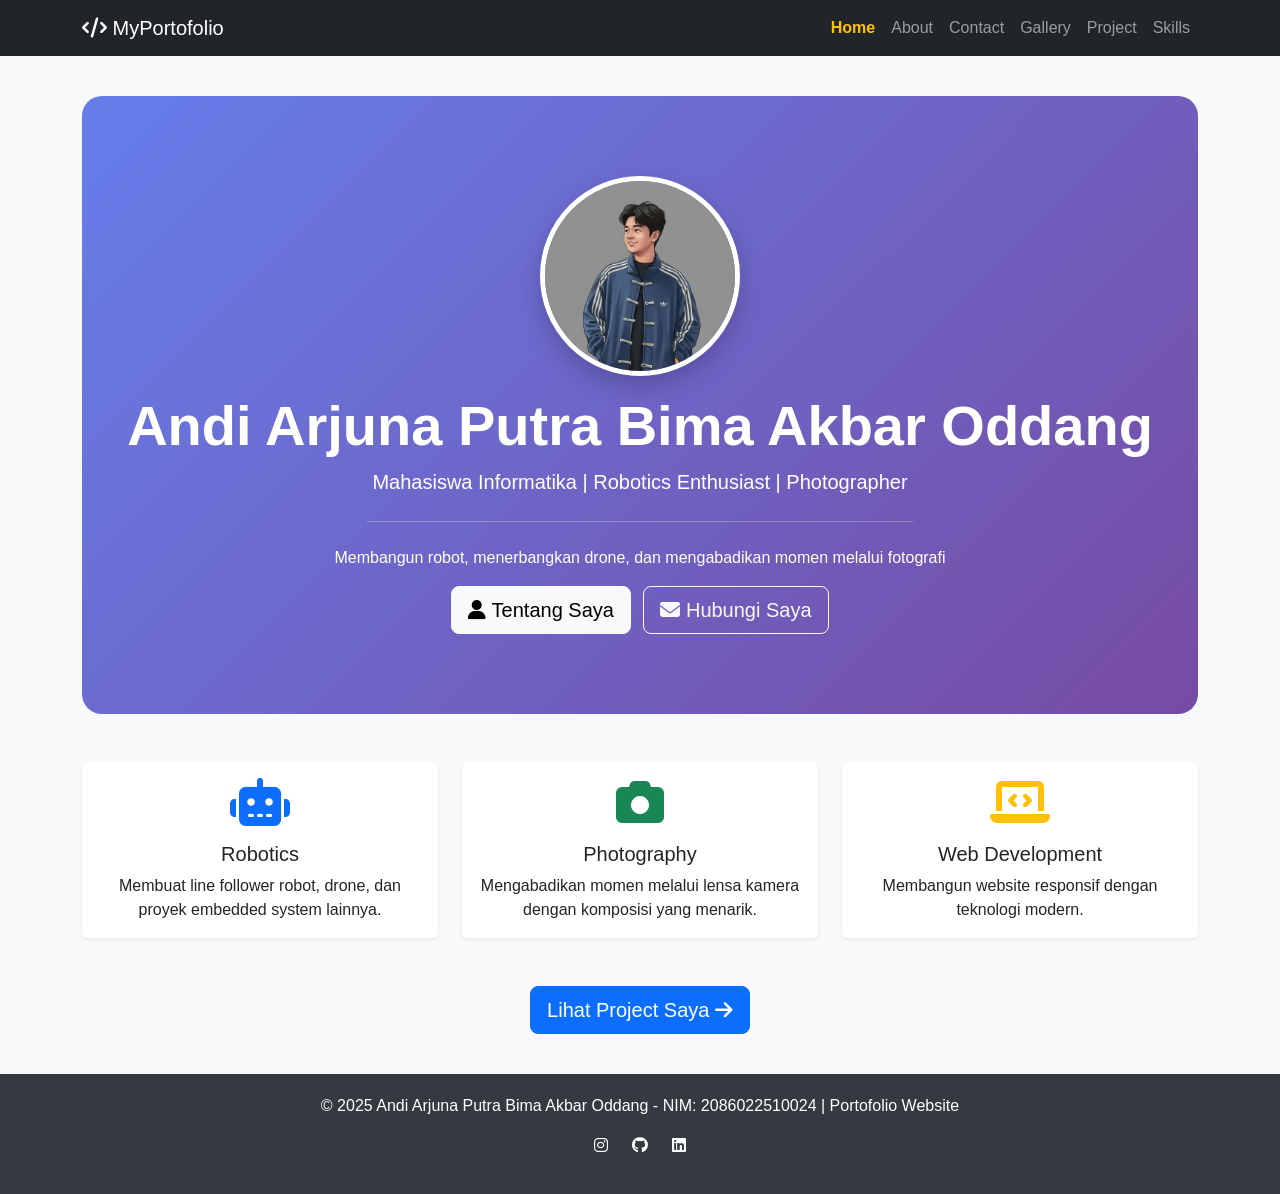
==== index.html @ e1450040 "kumpul" ====
<!DOCTYPE html>
<html lang="id">
<head>
    <meta charset="UTF-8">
    <meta name="viewport" content="width=device-width, initial-scale=1.0">
    <title>Home - Portofolio Andi Arjuna Putra Bima Akbar Oddang</title>
    
    <!-- Bootstrap CSS -->
    <link href="https://cdn.jsdelivr.net/npm/bootstrap@5.3.0/dist/css/bootstrap.min.css" rel="stylesheet">
    <!-- Custom CSS -->
    <link rel="stylesheet" href="css/style.css">
    <!-- Font Awesome -->
    <link rel="stylesheet" href="https://cdnjs.cloudflare.com/ajax/libs/font-awesome/6.4.0/css/all.min.css">
</head>
<body>

    <!-- NAVBAR -->
    <nav class="navbar navbar-expand-lg navbar-dark bg-dark sticky-top">
        <div class="container">
            <a class="navbar-brand" href="index.html">
                <i class="fas fa-code"></i> MyPortofolio
            </a>
            <button class="navbar-toggler" type="button" data-bs-toggle="collapse" data-bs-target="#navbarNav">
                <span class="navbar-toggler-icon"></span>
            </button>
            <div class="collapse navbar-collapse" id="navbarNav">
                <ul class="navbar-nav ms-auto">
                    <li class="nav-item"><a class="nav-link" href="index.html">Home</a></li>
                    <li class="nav-item"><a class="nav-link" href="about.html">About</a></li>
                    <li class="nav-item"><a class="nav-link" href="contact.html">Contact</a></li>
                    <li class="nav-item"><a class="nav-link" href="gallery.html">Gallery</a></li>
                    <li class="nav-item"><a class="nav-link" href="project.html">Project</a></li>
                    <li class="nav-item"><a class="nav-link" href="skills.html">Skills</a></li>
                </ul>
            </div>
        </div>
    </nav>

    <!-- MAIN CONTENT -->
    <main>
        <div class="container">
            <!-- Hero Section -->
            <div class="hero text-center">
                <div class="container">
                    <img src="img/profile.png" alt="Profile" class="profile-img mb-3">
                    <h1 class="display-4 fw-bold">Andi Arjuna Putra Bima Akbar Oddang</h1>
                    <p class="lead">Mahasiswa Informatika | Robotics Enthusiast | Photographer</p>
                    <hr class="my-4 w-50 mx-auto">
                    <p>Membangun robot, menerbangkan drone, dan mengabadikan momen melalui fotografi</p>
                    <a href="about.html" class="btn btn-light btn-lg me-2">
                        <i class="fas fa-user"></i> Tentang Saya
                    </a>
                    <a href="contact.html" class="btn btn-outline-light btn-lg">
                        <i class="fas fa-envelope"></i> Hubungi Saya
                    </a>
                </div>
            </div>

            <!-- 3 Kompetensi Utama -->
            <div class="row mt-5 text-center">
                <div class="col-md-4 mb-4">
                    <div class="card h-100 border-0 shadow-sm">
                        <div class="card-body">
                            <i class="fas fa-robot fa-3x text-primary mb-3"></i>
                            <h5 class="card-title">Robotics</h5>
                            <p class="card-text">Membuat line follower robot, drone, dan proyek embedded system lainnya.</p>
                        </div>
                    </div>
                </div>
                <div class="col-md-4 mb-4">
                    <div class="card h-100 border-0 shadow-sm">
                        <div class="card-body">
                            <i class="fas fa-camera fa-3x text-success mb-3"></i>
                            <h5 class="card-title">Photography</h5>
                            <p class="card-text">Mengabadikan momen melalui lensa kamera dengan komposisi yang menarik.</p>
                        </div>
                    </div>
                </div>
                <div class="col-md-4 mb-4">
                    <div class="card h-100 border-0 shadow-sm">
                        <div class="card-body">
                            <i class="fas fa-laptop-code fa-3x text-warning mb-3"></i>
                            <h5 class="card-title">Web Development</h5>
                            <p class="card-text">Membangun website responsif dengan teknologi modern.</p>
                        </div>
                    </div>
                </div>
            </div>

            <!-- Tombol ke Project -->
            <div class="text-center mt-4">
                <a href="project.html" class="btn btn-primary btn-lg">
                    Lihat Project Saya <i class="fas fa-arrow-right"></i>
                </a>
            </div>
        </div>
    </main>

    <!-- FOOTER -->
    <footer class="text-center">
        <div class="container">
            <p>&copy; 2025 Andi Arjuna Putra Bima Akbar Oddang - NIM: 2086022510024 | Portofolio Website</p>
            <p>
                <a href="#"><i class="fab fa-instagram"></i></a>
                <a href="#"><i class="fab fa-github"></i></a>
                <a href="#"><i class="fab fa-linkedin"></i></a>
            </p>
        </div>
    </footer>

    <!-- Bootstrap JS -->
    <script src="https://cdn.jsdelivr.net/npm/bootstrap@5.3.0/dist/js/bootstrap.bundle.min.js"></script>
    <!-- Custom JS -->
    <script src="js/script.js"></script>
</body>
</html>
---- css/style.css ----
/* css/style.css */
* {
    margin: 0;
    padding: 0;
    box-sizing: border-box;
}

body {
    font-family: 'Segoe UI', Tahoma, Geneva, Verdana, sans-serif;
    background-color: #f8f9fa;
    min-height: 100vh;
    display: flex;
    flex-direction: column;
}

/* Konten utama */
main {
    flex: 1;
    padding: 40px 0;
}

/* Hero Section */
.hero {
    background: linear-gradient(135deg, #667eea 0%, #764ba2 100%);
    color: white;
    padding: 80px 0;
    border-radius: 20px;
    margin-bottom: 30px;
}

.profile-img {
    width: 200px;
    height: 200px;
    object-fit: cover;
    border-radius: 50%;
    border: 5px solid white;
    box-shadow: 0 10px 25px rgba(0,0,0,0.2);
}

/* Gallery Hover Effect */
.gallery-card {
    overflow: hidden;
    border-radius: 10px;
    transition: transform 0.3s ease;
    cursor: pointer;
}

.gallery-card:hover {
    transform: scale(1.05);
}

.gallery-card img {
    transition: transform 0.3s ease;
    height: 200px;
    object-fit: cover;
    width: 100%;
}

/* Card Project */
.project-card {
    transition: all 0.3s ease;
    margin-bottom: 20px;
}

.project-card:hover {
    transform: translateY(-10px);
    box-shadow: 0 15px 30px rgba(0,0,0,0.1);
}

.project-card img {
    height: 200px;
    object-fit: cover;
}

/* Skills Progress Bar */
.skill-item {
    margin-bottom: 25px;
}

.skill-item h5 {
    margin-bottom: 8px;
    font-weight: 600;
}

.progress {
    height: 25px;
    border-radius: 10px;
}

.progress-bar {
    border-radius: 10px;
    font-weight: 500;
    line-height: 25px;
}

/* Footer */
footer {
    background-color: #343a40;
    color: white;
    padding: 20px 0;
    margin-top: auto;
}

footer a {
    color: white;
    text-decoration: none;
    margin: 0 10px;
}

footer a:hover {
    color: #ddd;
}

/* About Section */
.about-img {
    border-radius: 20px;
    box-shadow: 0 5px 15px rgba(0,0,0,0.1);
}

/* Contact Form */
.contact-form {
    background: white;
    padding: 30px;
    border-radius: 15px;
    box-shadow: 0 5px 20px rgba(0,0,0,0.1);
}

/* Responsive */
@media (max-width: 768px) {
    .hero {
        padding: 50px 0;
    }
    
    .profile-img {
        width: 150px;
        height: 150px;
    }
    
    main {
        padding: 20px 0;
    }
}

/* Navbar active */
.navbar-nav .nav-link.active {
    font-weight: bold;
    color: #ffc107 !important;
}
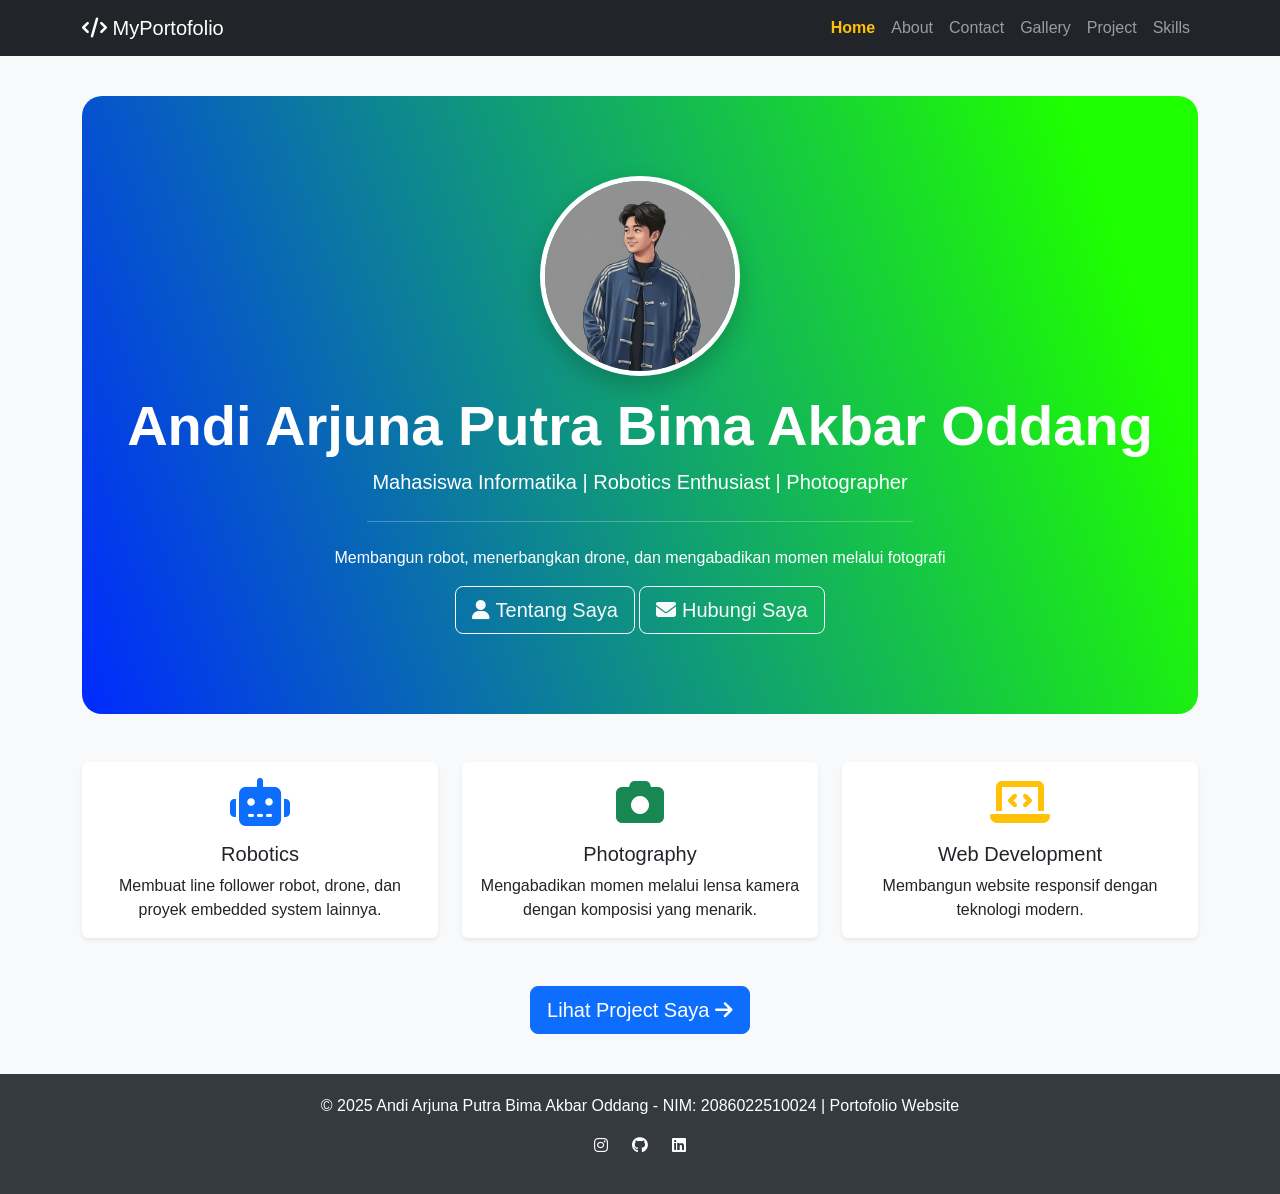
==== commit 61a4e006: "baru lagi" ====
--- a/index.html
+++ b/index.html
@@ -47,7 +47,7 @@
                     <p class="lead">Mahasiswa Informatika | Robotics Enthusiast | Photographer</p>
                     <hr class="my-4 w-50 mx-auto">
                     <p>Membangun robot, menerbangkan drone, dan mengabadikan momen melalui fotografi</p>
-                    <a href="about.html" class="btn btn-light btn-lg me-2">
+                    <a href="about.html" class="btn btn-outline-light btn-lg">
                         <i class="fas fa-user"></i> Tentang Saya
                     </a>
                     <a href="contact.html" class="btn btn-outline-light btn-lg">
@@ -101,9 +101,9 @@
         <div class="container">
             <p>&copy; 2025 Andi Arjuna Putra Bima Akbar Oddang - NIM: 2086022510024 | Portofolio Website</p>
             <p>
-                <a href="#"><i class="fab fa-instagram"></i></a>
-                <a href="#"><i class="fab fa-github"></i></a>
-                <a href="#"><i class="fab fa-linkedin"></i></a>
+                <a href="https://www.instagram.com/rjnaptra_/"><i class="fab fa-instagram"></i></a>
+                <a href="https://github.com/andi-arjuna" target="_blank"><i class="fab fa-github"></i></a>
+                <a href="https://www.linkedin.com/in/andi-arjuna-putra-bima-akbar-oddang-12345678/" target="_blank"><i class="fab fa-linkedin"></i></a>
             </p>
         </div>
     </footer>
--- a/css/style.css
+++ b/css/style.css
@@ -21,7 +21,7 @@
 
 /* Hero Section */
 .hero {
-    background: linear-gradient(135deg, #667eea 0%, #764ba2 100%);
+    background: linear-gradient(70deg, #002aff 0%, #1eff00 90%);
     color: white;
     padding: 80px 0;
     border-radius: 20px;
